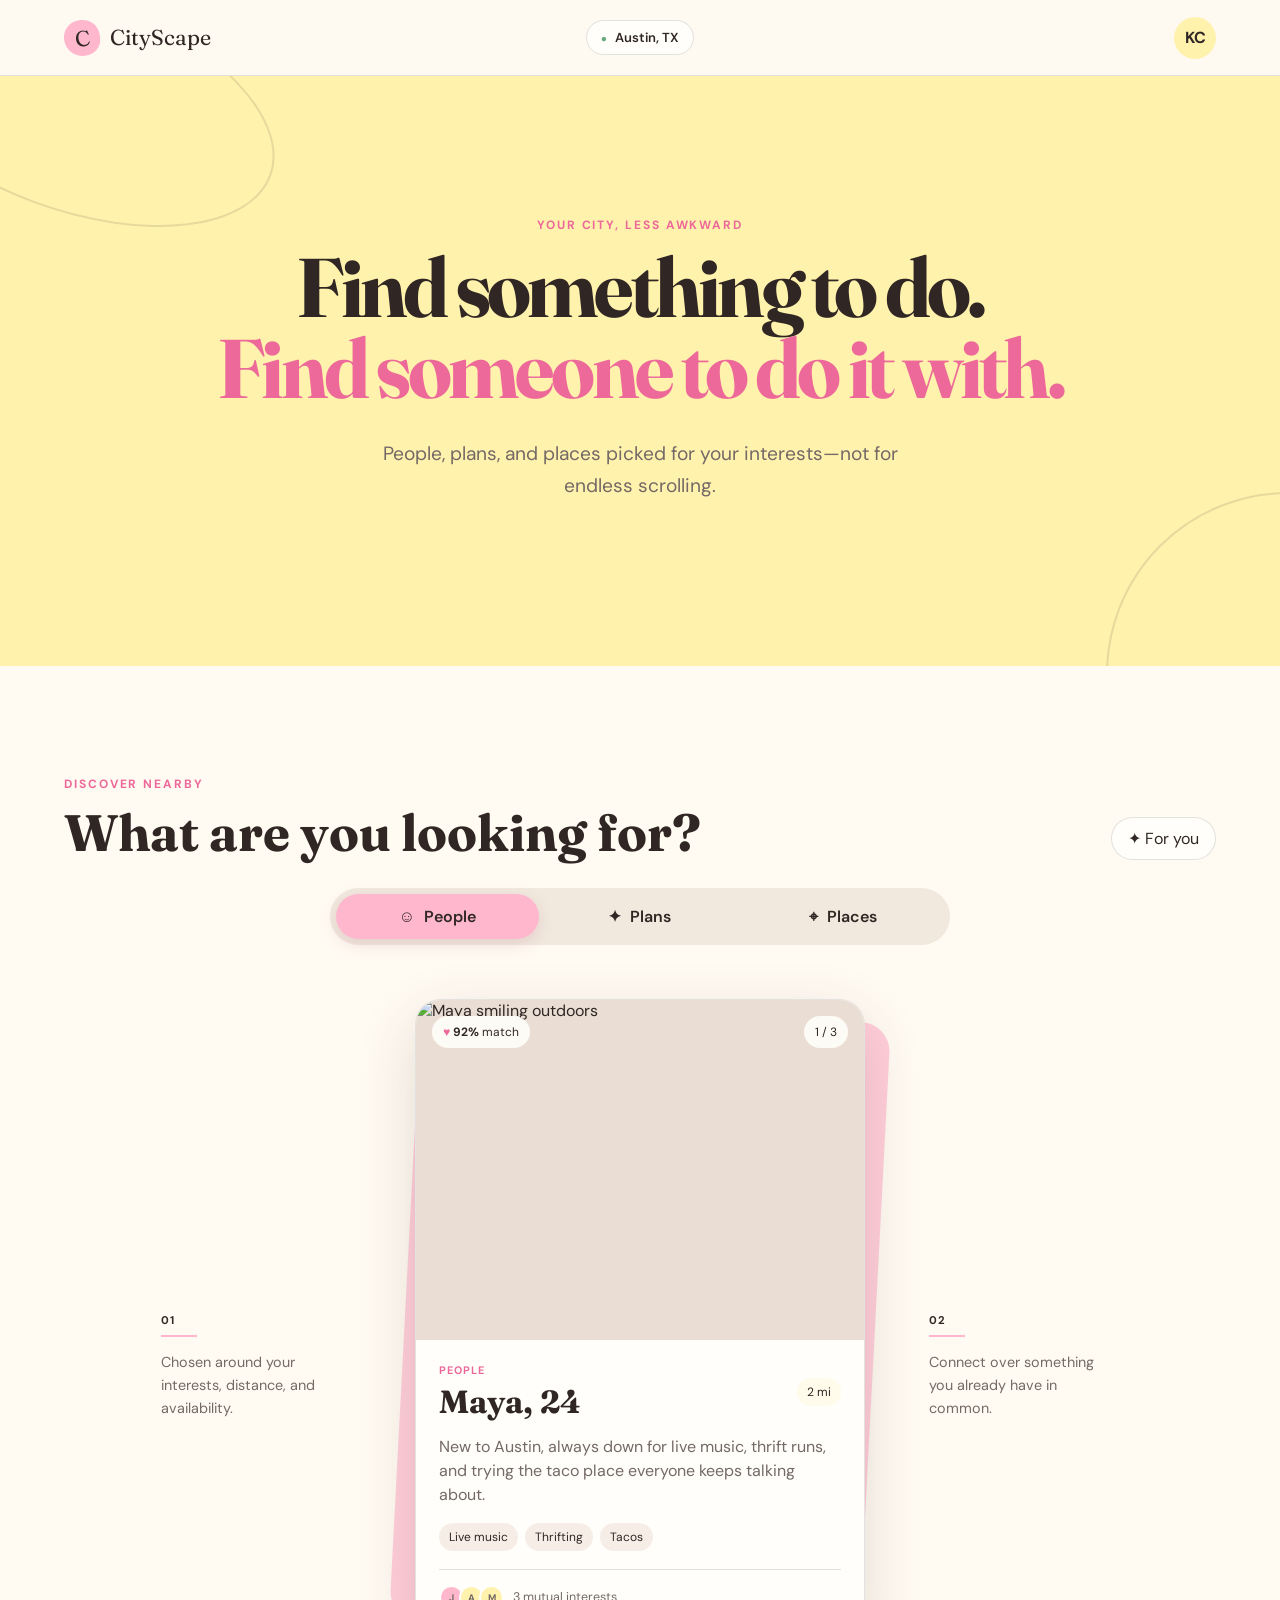
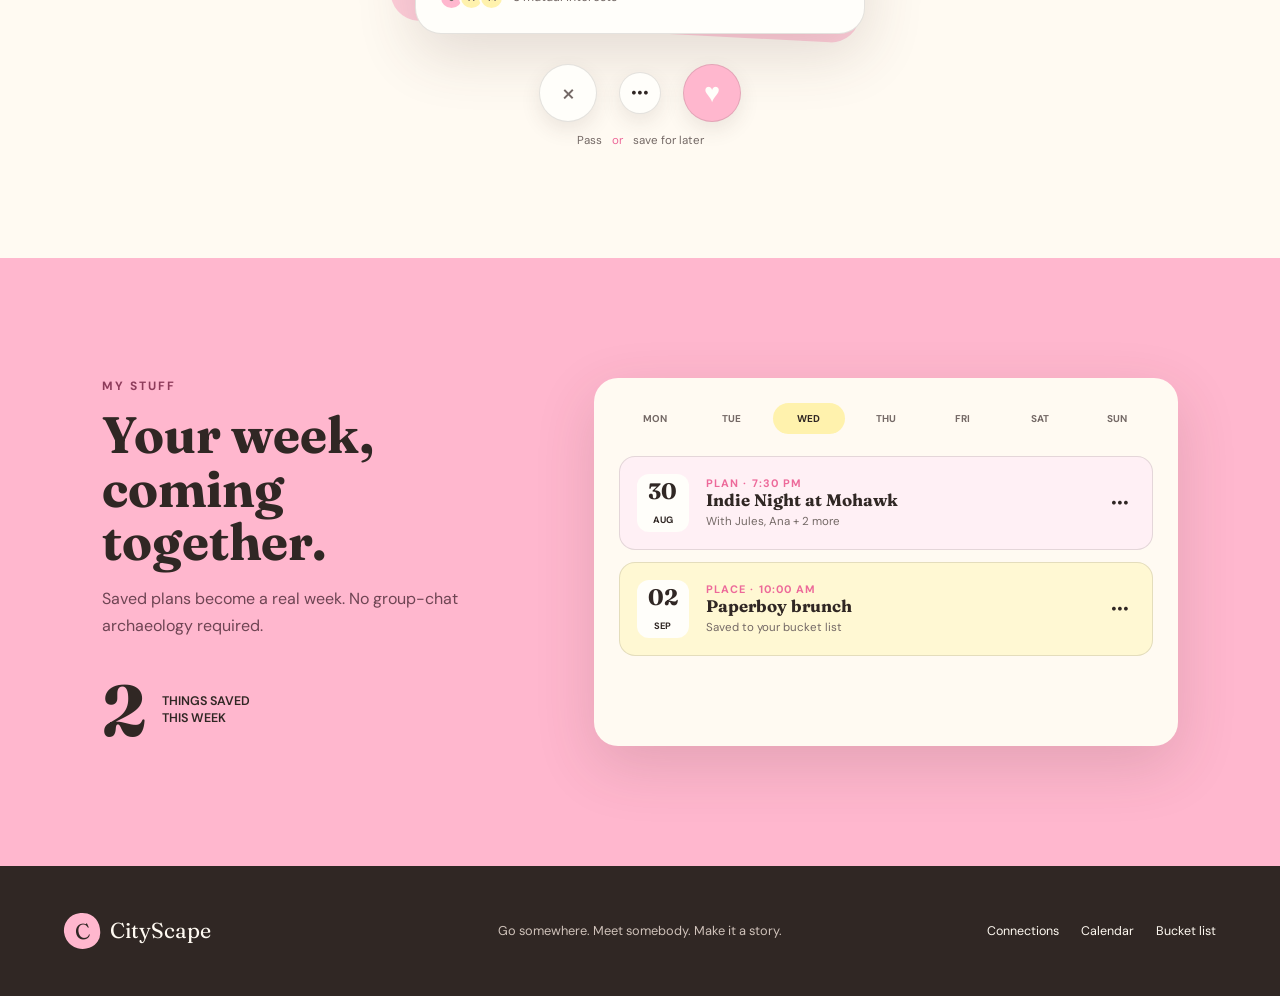
==== index.html @ 6c7a2ff6 "Vibecoded baseline for web version of app model" ====
<!doctype html>
<html lang="en">
  <head>
    <meta charset="UTF-8" />
    <meta name="viewport" content="width=device-width, initial-scale=1.0" />
    <meta
      name="description"
      content="Discover people, plans, and places in your city."
    />
    <title>CityScape</title>
    <link rel="preconnect" href="https://fonts.googleapis.com" />
    <link rel="preconnect" href="https://fonts.gstatic.com" crossorigin />
    <link
      href="https://fonts.googleapis.com/css2?family=DM+Sans:wght@400;500;600;700&family=Fraunces:opsz,wght@9..144,700&display=swap"
      rel="stylesheet"
    />
    <link rel="stylesheet" href="style.css" />
    <script src="script.js" defer></script>
  </head>
  <body>
    <header class="site-header">
      <a class="brand" href="#"
        ><span class="brand-mark">C</span><span>CityScape</span></a
      >
      <p class="city-pill"><span>●</span> Austin, TX</p>
      <button
        class="avatar-button"
        type="button"
        data-open-stuff
        aria-label="Open My Stuff"
      >
        KC
      </button>
    </header>

    <main>
      <section class="hero">
        <p class="eyebrow">Your city, less awkward</p>
        <h1>Find something to do.<br /><em>Find someone to do it with.</em></h1>
        <p class="hero-copy">
          People, plans, and places picked for your interests—not for endless
          scrolling.
        </p>
      </section>

      <section class="discovery" aria-labelledby="discovery-title">
        <div class="section-heading">
          <div>
            <p class="eyebrow">Discover nearby</p>
            <h2 id="discovery-title">What are you looking for?</h2>
          </div>
          <button
            class="filter-button"
            type="button"
            id="filter-button"
            aria-pressed="false"
          >
            ✦ For you
          </button>
        </div>

        <nav class="mode-tabs" aria-label="Discovery modes">
          <button
            class="mode-tab active"
            type="button"
            data-mode="people"
            aria-pressed="true"
          >
            <span>☺</span> People
          </button>
          <button
            class="mode-tab"
            type="button"
            data-mode="plans"
            aria-pressed="false"
          >
            <span>✦</span> Plans
          </button>
          <button
            class="mode-tab"
            type="button"
            data-mode="places"
            aria-pressed="false"
          >
            <span>⌖</span> Places
          </button>
        </nav>

        <div class="discovery-layout">
          <aside class="side-note left-note">
            <span class="note-number">01</span>
            <p>Chosen around your interests, distance, and availability.</p>
          </aside>
          <div class="card-stage" aria-live="polite">
            <div class="card-stack" aria-hidden="true"></div>
            <article class="discovery-card" id="discovery-card">
              <div class="card-photo-wrap">
                <img id="card-image" src="" alt="" />
                <div class="match-badge">
                  <span>♥</span> <b id="match-value">92%</b> match
                </div>
                <div class="photo-count">1 / 3</div>
              </div>
              <div class="card-content">
                <div class="card-title-row">
                  <div>
                    <p class="card-kicker" id="card-kicker">People</p>
                    <h3 id="card-title">Maya, 24</h3>
                  </div>
                  <span class="distance" id="card-distance">2 mi</span>
                </div>
                <p class="card-description" id="card-description"></p>
                <div class="tag-list" id="tag-list"></div>
                <div class="mutual-row">
                  <div class="mini-avatars">
                    <span>J</span><span>A</span><span>M</span>
                  </div>
                  <p id="mutual-text"></p>
                </div>
              </div>
            </article>
            <div class="card-actions">
              <button
                class="action-button pass"
                type="button"
                id="pass-button"
                aria-label="Pass"
              >
                ×
              </button>
              <button
                class="action-button details"
                type="button"
                id="details-button"
                aria-label="Details"
              >
                •••
              </button>
              <button
                class="action-button save"
                type="button"
                id="save-button"
                aria-label="Save"
              >
                ♥
              </button>
            </div>
            <p class="action-hint">Pass <span>or</span> save for later</p>
          </div>
          <aside class="side-note right-note">
            <span class="note-number">02</span>
            <p id="mode-note"></p>
          </aside>
        </div>
      </section>

      <section class="week-section" id="my-stuff">
        <div class="week-intro">
          <p class="eyebrow">My stuff</p>
          <h2>Your week, coming together.</h2>
          <p>
            Saved plans become a real week. No group-chat archaeology required.
          </p>
          <div class="saved-count">
            <strong id="saved-count">2</strong
            ><span>things saved<br />this week</span>
          </div>
        </div>
        <div class="week-board">
          <div class="week-days">
            <span>MON</span><span>TUE</span><span class="today">WED</span
            ><span>THU</span><span>FRI</span><span>SAT</span><span>SUN</span>
          </div>
          <div class="schedule-list" id="schedule-list">
            <article class="schedule-card pink">
              <div class="date-block"><strong>30</strong><span>AUG</span></div>
              <div>
                <p class="schedule-type">PLAN · 7:30 PM</p>
                <h3>Indie Night at Mohawk</h3>
                <p>With Jules, Ana + 2 more</p>
              </div>
              <button type="button">•••</button>
            </article>
            <article class="schedule-card yellow">
              <div class="date-block"><strong>02</strong><span>SEP</span></div>
              <div>
                <p class="schedule-type">PLACE · 10:00 AM</p>
                <h3>Paperboy brunch</h3>
                <p>Saved to your bucket list</p>
              </div>
              <button type="button">•••</button>
            </article>
          </div>
        </div>
      </section>
    </main>

    <footer>
      <a class="brand footer-brand" href="#"
        ><span class="brand-mark">C</span><span>CityScape</span></a
      >
      <p>Go somewhere. Meet somebody. Make it a story.</p>
      <nav>
        <a href="#my-stuff">Connections</a><a href="#my-stuff">Calendar</a
        ><a href="#my-stuff">Bucket list</a>
      </nav>
    </footer>
    <div class="toast" id="toast" role="status" aria-live="polite"></div>
  </body>
</html>
---- style.css ----
:root {
  --butter: #fff2ad;
  --butter-light: #fffbea;
  --pink: #ffb7ce;
  --pink-dark: #ed699a;
  --cream: #fffaf2;
  --ink: #302724;
  --muted: #746966;
  --white: #fffefa;
  --border: rgba(48, 39, 36, 0.13);
  --shadow: 0 20px 60px rgba(78, 55, 48, 0.16);
}
* {
  box-sizing: border-box;
}
html {
  scroll-behavior: smooth;
}
body {
  margin: 0;
  color: var(--ink);
  background: var(--butter-light);
  font-family: "DM Sans", sans-serif;
}
button,
a {
  font: inherit;
}
button {
  color: inherit;
}
a {
  color: inherit;
  text-decoration: none;
}
.site-header {
  position: sticky;
  top: 0;
  z-index: 20;
  display: grid;
  grid-template-columns: 1fr auto 1fr;
  align-items: center;
  min-height: 76px;
  padding: 12px clamp(20px, 5vw, 72px);
  background: rgba(255, 250, 242, 0.9);
  border-bottom: 1px solid var(--border);
  backdrop-filter: blur(14px);
}
.brand {
  display: flex;
  align-items: center;
  gap: 10px;
  width: fit-content;
  font-family: "Fraunces", serif;
  font-size: 1.35rem;
}
.brand-mark {
  display: grid;
  place-items: center;
  width: 36px;
  aspect-ratio: 1;
  border-radius: 50% 50% 46% 54%;
  background: var(--pink);
  transform: rotate(-7deg);
}
.city-pill {
  margin: 0;
  padding: 8px 14px;
  border: 1px solid var(--border);
  border-radius: 999px;
  background: var(--white);
  font-size: 0.82rem;
  font-weight: 600;
}
.city-pill span {
  color: #69aa82;
  font-size: 0.65rem;
  margin-right: 5px;
}
.avatar-button {
  justify-self: end;
  width: 42px;
  aspect-ratio: 1;
  border: 0;
  border-radius: 50%;
  background: var(--butter);
  font-weight: 700;
  cursor: pointer;
}
.hero {
  position: relative;
  overflow: hidden;
  padding: clamp(76px, 11vw, 145px) 20px clamp(90px, 13vw, 165px);
  text-align: center;
  background: var(--butter);
}
.hero:before,
.hero:after {
  content: "";
  position: absolute;
  border: 2px solid rgba(48, 39, 36, 0.12);
  border-radius: 50%;
}
.hero:before {
  width: 420px;
  height: 210px;
  left: -140px;
  top: -80px;
  transform: rotate(20deg);
}
.hero:after {
  width: 360px;
  height: 360px;
  right: -190px;
  bottom: -190px;
}
.eyebrow {
  margin: 0 0 14px;
  color: var(--pink-dark);
  font-size: 0.75rem;
  font-weight: 700;
  letter-spacing: 0.16em;
  text-transform: uppercase;
}
.hero h1 {
  max-width: 900px;
  margin: 0 auto;
  font-family: "Fraunces", serif;
  font-size: clamp(2.65rem, 6.5vw, 6rem);
  line-height: 0.98;
  letter-spacing: -0.045em;
}
.hero h1 em {
  color: var(--pink-dark);
  font-style: normal;
}
.hero-copy {
  max-width: 570px;
  margin: 28px auto 0;
  color: var(--muted);
  font-size: clamp(1rem, 2vw, 1.2rem);
  line-height: 1.65;
}
.discovery {
  padding: clamp(65px, 9vw, 110px) clamp(18px, 5vw, 70px);
  background: var(--cream);
}
.section-heading {
  display: flex;
  justify-content: space-between;
  align-items: end;
  max-width: 1160px;
  margin: 0 auto 28px;
}
.section-heading h2,
.week-intro h2 {
  margin: 0;
  font-family: "Fraunces", serif;
  font-size: clamp(2rem, 4vw, 3.5rem);
  line-height: 1.05;
}
.filter-button {
  padding: 10px 16px;
  border: 1px solid var(--border);
  border-radius: 999px;
  background: var(--white);
  cursor: pointer;
}
.filter-button.active {
  background: var(--pink);
}
.mode-tabs {
  display: grid;
  grid-template-columns: repeat(3, 1fr);
  max-width: 620px;
  margin: 0 auto 54px;
  padding: 6px;
  border-radius: 999px;
  background: #f1e9de;
}
.mode-tab {
  padding: 12px 18px;
  border: 0;
  border-radius: 999px;
  background: transparent;
  font-weight: 600;
  cursor: pointer;
  transition: 0.2s;
}
.mode-tab span {
  margin-right: 5px;
}
.mode-tab.active {
  background: var(--pink);
  box-shadow: 0 5px 16px rgba(164, 86, 115, 0.18);
}
.discovery-layout {
  display: grid;
  grid-template-columns: minmax(130px, 1fr) minmax(300px, 450px) minmax(
      130px,
      1fr
    );
  align-items: center;
  gap: clamp(20px, 5vw, 70px);
  max-width: 1150px;
  margin: 0 auto;
}
.side-note {
  max-width: 190px;
  color: var(--muted);
  font-size: 0.9rem;
  line-height: 1.6;
}
.left-note {
  justify-self: end;
}
.note-number {
  display: block;
  width: 36px;
  margin-bottom: 12px;
  padding-bottom: 5px;
  color: var(--ink);
  border-bottom: 2px solid var(--pink);
  font-size: 0.7rem;
  font-weight: 700;
  letter-spacing: 0.12em;
}
.card-stage {
  position: relative;
}
.card-stack {
  position: absolute;
  inset: 12px -10px 116px;
  border-radius: 29px;
  background: var(--pink);
  transform: rotate(3deg);
  opacity: 0.65;
}
.discovery-card {
  position: relative;
  overflow: hidden;
  border: 1px solid var(--border);
  border-radius: 26px;
  background: var(--white);
  box-shadow: var(--shadow);
  transition:
    transform 0.25s,
    opacity 0.25s;
}
.discovery-card.exit-left {
  transform: translateX(-70px) rotate(-8deg);
  opacity: 0;
}
.discovery-card.exit-right {
  transform: translateX(70px) rotate(8deg);
  opacity: 0;
}
.card-photo-wrap {
  position: relative;
  height: 340px;
  background: #eaded4;
}
.card-photo-wrap img {
  width: 100%;
  height: 100%;
  display: block;
  object-fit: cover;
}
.match-badge,
.photo-count {
  position: absolute;
  top: 16px;
  padding: 8px 11px;
  border-radius: 999px;
  background: rgba(255, 254, 250, 0.9);
  backdrop-filter: blur(8px);
  font-size: 0.75rem;
}
.match-badge {
  left: 16px;
}
.match-badge span {
  color: var(--pink-dark);
}
.photo-count {
  right: 16px;
}
.card-content {
  padding: 23px;
}
.card-title-row {
  display: flex;
  justify-content: space-between;
  align-items: center;
  gap: 12px;
}
.card-kicker,
.schedule-type {
  margin: 0 0 5px;
  color: var(--pink-dark);
  font-size: 0.68rem;
  font-weight: 700;
  letter-spacing: 0.1em;
  text-transform: uppercase;
}
.card-title-row h3 {
  margin: 0;
  font-family: "Fraunces", serif;
  font-size: 2rem;
}
.distance {
  flex: none;
  padding: 6px 10px;
  border-radius: 999px;
  background: var(--butter-light);
  font-size: 0.75rem;
}
.card-description {
  min-height: 48px;
  margin: 14px 0 16px;
  color: var(--muted);
  line-height: 1.5;
}
.tag-list {
  display: flex;
  flex-wrap: wrap;
  gap: 7px;
}
.tag {
  padding: 6px 10px;
  border-radius: 999px;
  background: #f6ede7;
  font-size: 0.75rem;
}
.mutual-row {
  display: flex;
  align-items: center;
  gap: 9px;
  margin-top: 18px;
  padding-top: 15px;
  border-top: 1px solid var(--border);
  color: var(--muted);
  font-size: 0.78rem;
}
.mutual-row p {
  margin: 0;
}
.mini-avatars {
  display: flex;
}
.mini-avatars span {
  display: grid;
  place-items: center;
  width: 25px;
  aspect-ratio: 1;
  margin-left: -5px;
  border: 2px solid var(--white);
  border-radius: 50%;
  background: var(--butter);
  font-size: 0.6rem;
  font-weight: 700;
}
.mini-avatars span:first-child {
  margin-left: 0;
  background: var(--pink);
}
.card-actions {
  position: relative;
  display: flex;
  justify-content: center;
  align-items: center;
  gap: 22px;
  margin-top: 30px;
}
.action-button {
  display: grid;
  place-items: center;
  border: 1px solid var(--border);
  border-radius: 50%;
  background: var(--white);
  box-shadow: 0 8px 20px rgba(70, 52, 46, 0.1);
  cursor: pointer;
  transition: transform 0.2s;
}
.action-button:hover {
  transform: translateY(-3px);
}
.action-button.pass,
.action-button.save {
  width: 58px;
  height: 58px;
  font-size: 1.7rem;
}
.action-button.pass {
  color: var(--muted);
}
.action-button.details {
  width: 42px;
  height: 42px;
}
.action-button.save {
  background: var(--pink);
  color: var(--white);
}
.action-hint {
  margin: 11px 0 0;
  color: var(--muted);
  text-align: center;
  font-size: 0.72rem;
}
.action-hint span {
  margin: 0 7px;
  color: var(--pink-dark);
}
.week-section {
  display: grid;
  grid-template-columns: 0.8fr 1.2fr;
  gap: clamp(45px, 8vw, 110px);
  padding: clamp(70px, 10vw, 120px) clamp(22px, 8vw, 120px);
  background: var(--pink);
}
.week-intro {
  align-self: center;
}
.week-intro .eyebrow {
  color: #8e3c5b;
}
.week-intro > p:not(.eyebrow) {
  max-width: 430px;
  color: #6e4453;
  line-height: 1.7;
}
.saved-count {
  display: flex;
  align-items: center;
  gap: 16px;
  margin-top: 34px;
}
.saved-count strong {
  font-family: "Fraunces", serif;
  font-size: 4.5rem;
  line-height: 1;
}
.saved-count span {
  font-size: 0.78rem;
  font-weight: 600;
  line-height: 1.35;
  text-transform: uppercase;
}
.week-board {
  padding: 25px;
  border-radius: 24px;
  background: var(--cream);
  box-shadow: var(--shadow);
}
.week-days {
  display: grid;
  grid-template-columns: repeat(7, 1fr);
  gap: 5px;
  margin-bottom: 22px;
  color: var(--muted);
  text-align: center;
  font-size: 0.62rem;
  font-weight: 700;
}
.week-days span {
  padding: 9px 0;
  border-radius: 999px;
}
.week-days .today {
  background: var(--butter);
  color: var(--ink);
}
.schedule-list {
  display: grid;
  gap: 12px;
}
.schedule-card {
  display: grid;
  grid-template-columns: auto 1fr auto;
  align-items: center;
  gap: 17px;
  padding: 17px;
  border: 1px solid var(--border);
  border-radius: 16px;
}
.schedule-card.pink {
  background: #fff0f5;
}
.schedule-card.yellow {
  background: #fff8d3;
}
.schedule-card.saved-new {
  animation: pop 0.4s;
}
.date-block {
  display: grid;
  place-items: center;
  width: 52px;
  height: 58px;
  border-radius: 12px;
  background: var(--white);
}
.date-block strong {
  font-family: "Fraunces", serif;
  font-size: 1.4rem;
  line-height: 1;
}
.date-block span {
  font-size: 0.58rem;
  font-weight: 700;
}
.schedule-card h3,
.schedule-card p {
  margin: 0;
}
.schedule-card h3 {
  font-family: "Fraunces", serif;
  font-size: 1.05rem;
}
.schedule-card p:last-child {
  margin-top: 4px;
  color: var(--muted);
  font-size: 0.72rem;
}
.schedule-card > button {
  border: 0;
  background: transparent;
  cursor: pointer;
}
footer {
  display: grid;
  grid-template-columns: 1fr auto 1fr;
  align-items: center;
  gap: 25px;
  min-height: 130px;
  padding: 25px clamp(22px, 5vw, 72px);
  background: var(--ink);
  color: var(--cream);
}
footer > p {
  margin: 0;
  color: #cfc2ba;
  text-align: center;
  font-size: 0.8rem;
}
footer nav {
  display: flex;
  justify-content: flex-end;
  gap: 22px;
  font-size: 0.78rem;
}
.footer-brand .brand-mark {
  color: var(--ink);
}
.toast {
  position: fixed;
  right: 22px;
  bottom: 22px;
  z-index: 50;
  padding: 13px 18px;
  border-radius: 12px;
  background: var(--ink);
  color: var(--white);
  box-shadow: var(--shadow);
  opacity: 0;
  transform: translateY(15px);
  pointer-events: none;
  transition: 0.25s;
}
.toast.show {
  opacity: 1;
  transform: translateY(0);
}
@keyframes pop {
  50% {
    transform: scale(1.02);
  }
}
@media (max-width: 820px) {
  .discovery-layout {
    grid-template-columns: minmax(280px, 450px);
    justify-content: center;
  }
  .side-note {
    display: none;
  }
  .week-section {
    grid-template-columns: 1fr;
  }
  footer {
    grid-template-columns: 1fr;
    text-align: center;
  }
  .footer-brand {
    margin: 0 auto;
  }
  footer nav {
    justify-content: center;
  }
}
@media (max-width: 560px) {
  .site-header {
    grid-template-columns: 1fr auto;
    min-height: 68px;
    padding: 10px 16px;
  }
  .city-pill {
    display: none;
  }
  .hero {
    padding-left: 18px;
    padding-right: 18px;
  }
  .hero h1 br {
    display: none;
  }
  .section-heading {
    align-items: flex-start;
  }
  .filter-button {
    margin-top: 5px;
    padding: 8px 11px;
    font-size: 0.75rem;
  }
  .mode-tabs {
    margin-bottom: 35px;
  }
  .mode-tab {
    padding: 11px 6px;
    font-size: 0.82rem;
  }
  .mode-tab span {
    display: none;
  }
  .card-photo-wrap {
    height: 290px;
  }
  .card-content {
    padding: 19px;
  }
  .week-section {
    padding-left: 16px;
    padding-right: 16px;
  }
  .week-board {
    padding: 14px;
  }
  .schedule-card {
    gap: 10px;
    padding: 12px;
  }
  .schedule-card h3 {
    font-size: 0.94rem;
  }
  footer nav {
    flex-wrap: wrap;
  }
}
@media (prefers-reduced-motion: reduce) {
  *,
  *:before,
  *:after {
    scroll-behavior: auto !important;
    transition: none !important;
    animation: none !important;
  }
}
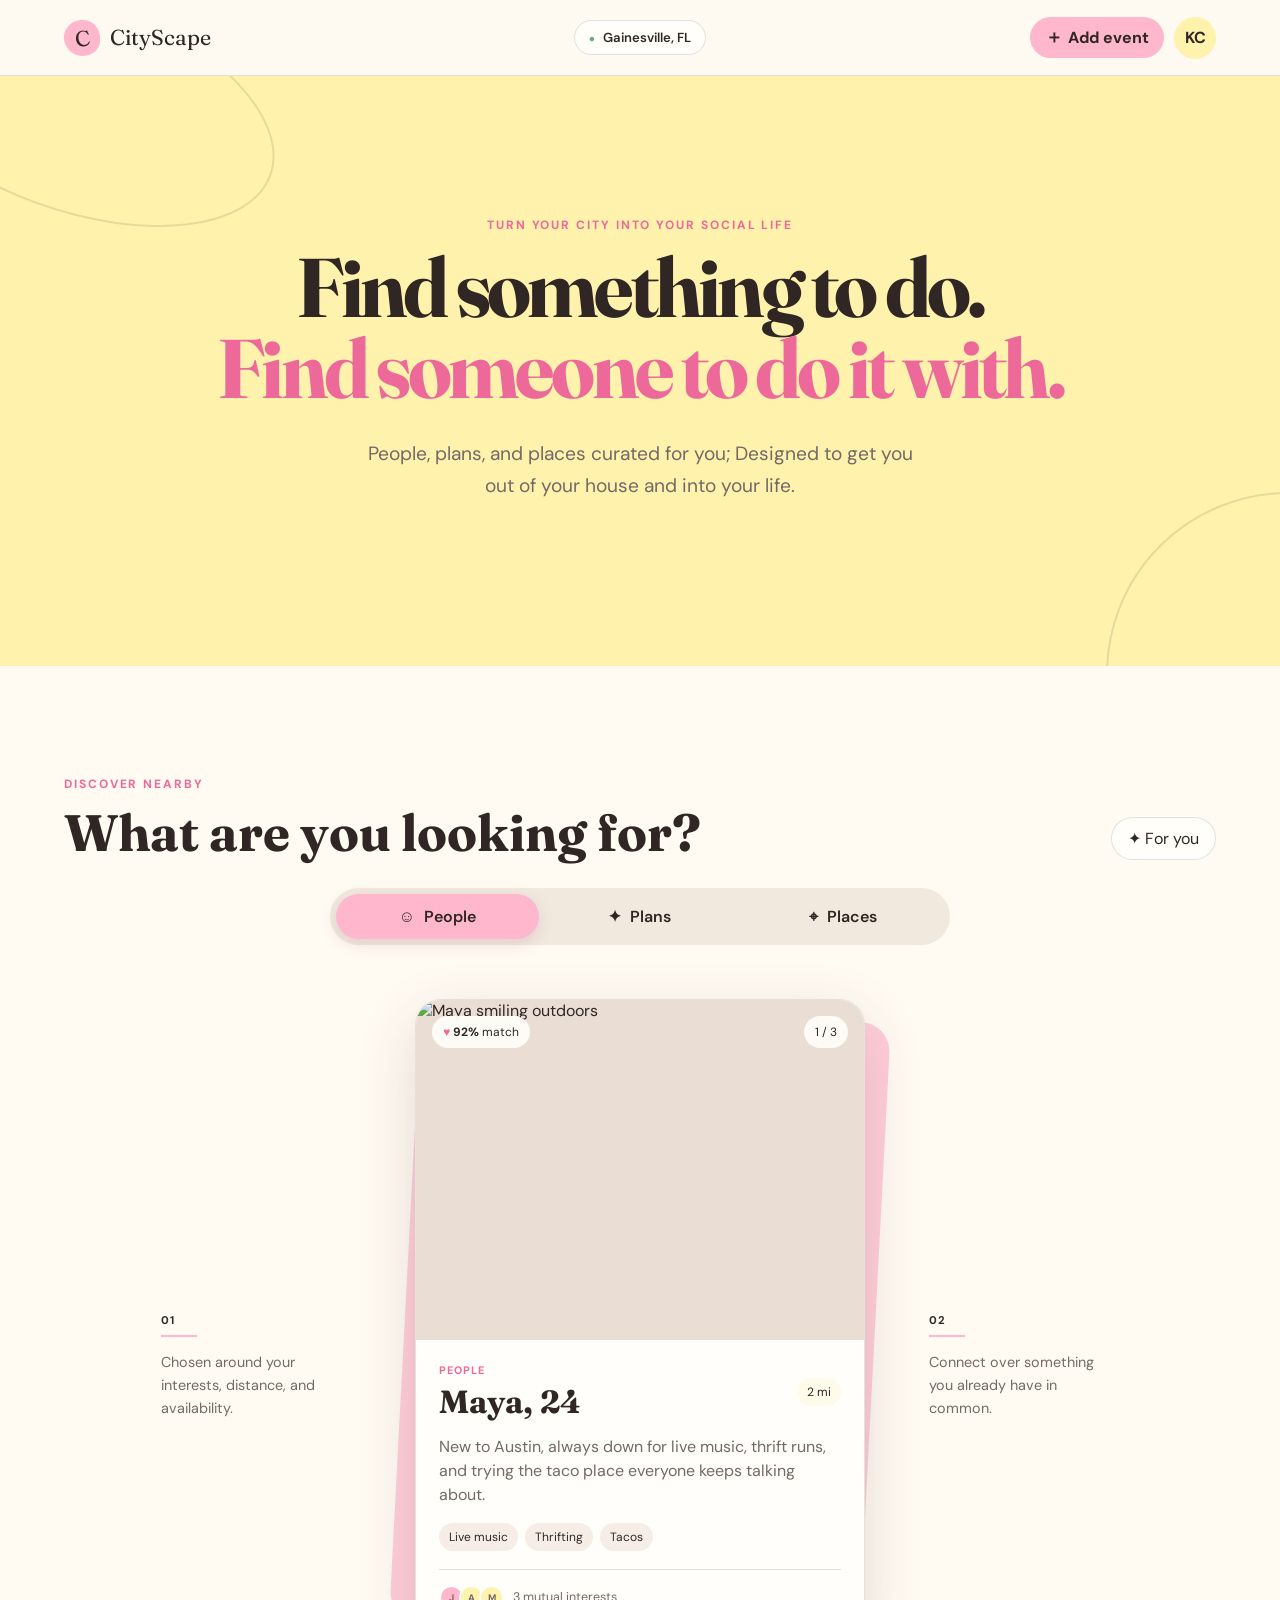
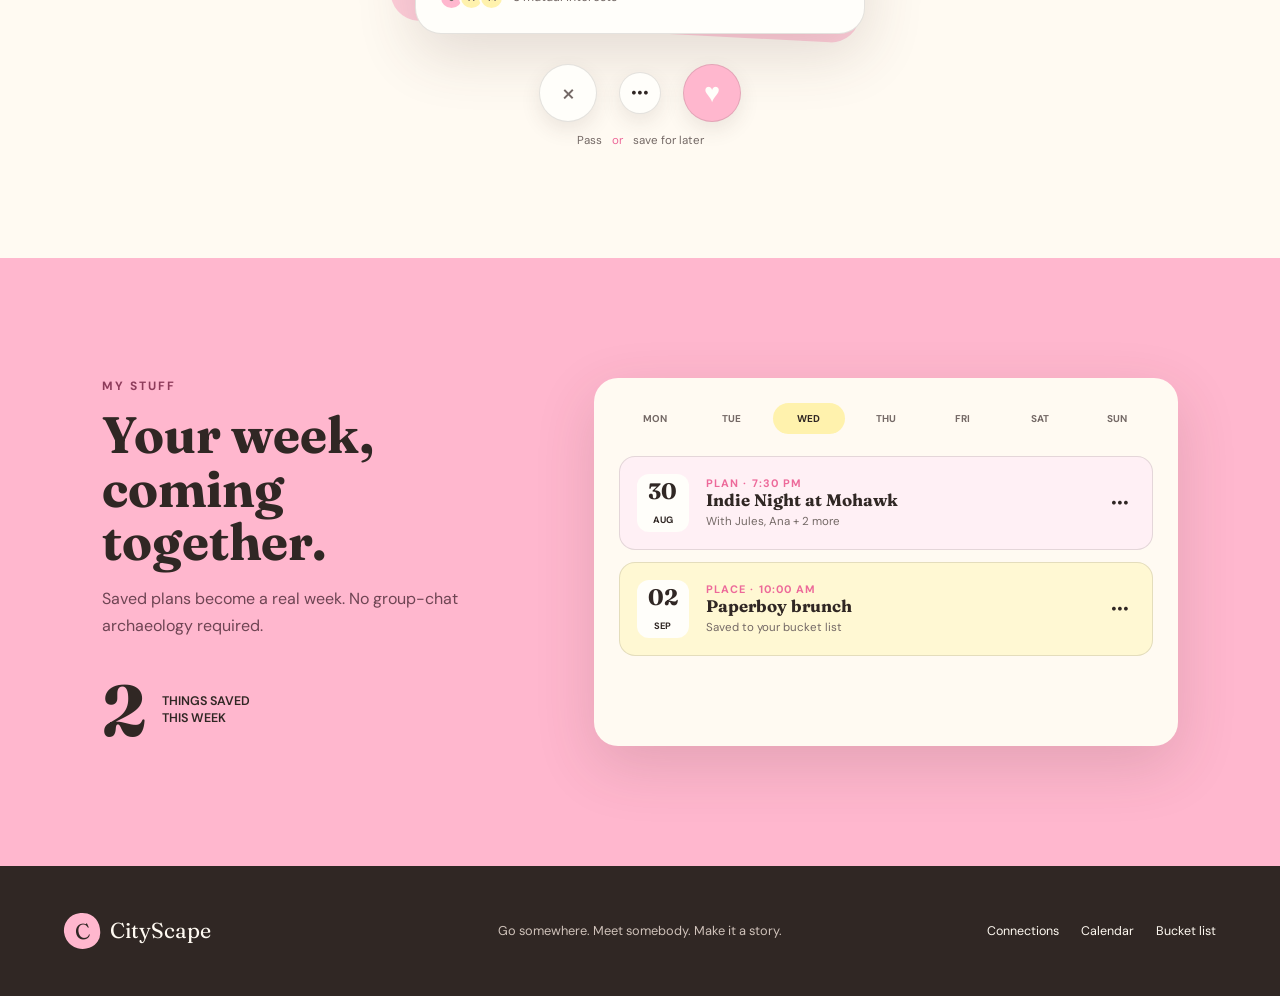
==== commit b81b8c79: "I have no idea" ====
--- a/index.html
+++ b/index.html
@@ -22,24 +22,37 @@
       <a class="brand" href="#"
         ><span class="brand-mark">C</span><span>CityScape</span></a
       >
-      <p class="city-pill"><span>●</span> Austin, TX</p>
-      <button
-        class="avatar-button"
-        type="button"
-        data-open-stuff
-        aria-label="Open My Stuff"
-      >
-        KC
-      </button>
+      <p class="city-pill"><span>●</span> Gainesville, FL</p>
+      <div class="header-actions">
+        <button class="add-event-button" type="button" id="open-event-form">
+          <span aria-hidden="true">＋</span> Add event
+        </button>
+        <div class="profile-menu-wrap">
+          <button
+            class="avatar-button"
+            type="button"
+            id="profile-menu-button"
+            aria-label="Open profile menu"
+            aria-expanded="false"
+            aria-controls="profile-menu"
+          >KC</button>
+          <nav class="profile-menu" id="profile-menu" aria-label="Profile menu" hidden>
+            <a href="profile.html" target="_blank" rel="noopener">My profile</a>
+            <a href="feed.html" target="_blank" rel="noopener">My feed</a>
+            <a href="connections.html" target="_blank" rel="noopener">My connections</a>
+            <a href="calendar.html" target="_blank" rel="noopener">My calendar</a>
+            <a href="settings.html" target="_blank" rel="noopener">My settings</a>
+          </nav>
+        </div>
+      </div>
     </header>
 
     <main>
       <section class="hero">
-        <p class="eyebrow">Your city, less awkward</p>
+        <p class="eyebrow">Turn your city into your social life</p>
         <h1>Find something to do.<br /><em>Find someone to do it with.</em></h1>
         <p class="hero-copy">
-          People, plans, and places picked for your interests—not for endless
-          scrolling.
+          People, plans, and places curated for you; Designed to get you out of your house and into your life.
         </p>
       </section>
 
@@ -205,6 +218,23 @@
         ><a href="#my-stuff">Bucket list</a>
       </nav>
     </footer>
+    <dialog class="event-dialog" id="event-dialog">
+      <form class="event-form" id="event-form">
+        <div class="form-heading">
+          <div><p class="eyebrow">Share with the city</p><h2>Add an event</h2></div>
+          <button class="close-dialog" type="button" id="close-event-form" aria-label="Close event form">×</button>
+        </div>
+        <label>Event name<input type="text" name="eventName" placeholder="Movie night, run club..." required /></label>
+        <div class="form-row">
+          <label>Date<input type="date" name="eventDate" required /></label>
+          <label>Time<input type="time" name="eventTime" required /></label>
+        </div>
+        <label>Location<input type="text" name="eventLocation" placeholder="Where is it happening?" required /></label>
+        <label>Description<textarea name="eventDescription" rows="3" placeholder="Tell people what to expect"></textarea></label>
+        <button class="submit-event" type="submit">Add to CityScape</button>
+        <p class="form-note">This MVP stores the event only until you refresh the page.</p>
+      </form>
+    </dialog>
     <div class="toast" id="toast" role="status" aria-live="polite"></div>
   </body>
 </html>
--- a/style.css
+++ b/style.css
@@ -78,7 +78,6 @@
   margin-right: 5px;
 }
 .avatar-button {
-  justify-self: end;
   width: 42px;
   aspect-ratio: 1;
   border: 0;
@@ -86,6 +85,58 @@
   background: var(--butter);
   font-weight: 700;
   cursor: pointer;
+}
+.header-actions {
+  position: relative;
+  justify-self: end;
+  display: flex;
+  align-items: center;
+  gap: 10px;
+}
+.add-event-button {
+  display: flex;
+  align-items: center;
+  gap: 5px;
+  padding: 10px 15px;
+  border: 0;
+  border-radius: 999px;
+  background: var(--pink);
+  font-weight: 700;
+  cursor: pointer;
+}
+.add-event-button span {
+  font-size: 1.1rem;
+  line-height: 1;
+}
+.profile-menu-wrap {
+  position: relative;
+}
+.profile-menu {
+  position: absolute;
+  top: calc(100% + 12px);
+  right: 0;
+  width: 190px;
+  overflow: hidden;
+  padding: 7px;
+  border: 1px solid var(--border);
+  border-radius: 16px;
+  background: var(--white);
+  box-shadow: var(--shadow);
+}
+.profile-menu[hidden] {
+  display: none;
+}
+.profile-menu a {
+  display: block;
+  padding: 10px 12px;
+  border-radius: 10px;
+  font-size: 0.86rem;
+  font-weight: 600;
+}
+.profile-menu a:hover,
+.profile-menu a:focus-visible {
+  background: var(--butter-light);
+  outline: none;
 }
 .hero {
   position: relative;
@@ -572,10 +623,123 @@
   opacity: 1;
   transform: translateY(0);
 }
+.event-dialog {
+  width: min(92vw, 540px);
+  padding: 0;
+  border: 1px solid var(--border);
+  border-radius: 24px;
+  background: var(--cream);
+  color: var(--ink);
+  box-shadow: var(--shadow);
+}
+.event-dialog::backdrop {
+  background: rgba(48, 39, 36, 0.5);
+  backdrop-filter: blur(4px);
+}
+.event-form {
+  display: grid;
+  gap: 17px;
+  padding: 28px;
+}
+.form-heading {
+  display: flex;
+  justify-content: space-between;
+  align-items: flex-start;
+  margin-bottom: 4px;
+}
+.form-heading h2 {
+  margin: 0;
+  font-family: "Fraunces", serif;
+  font-size: 2rem;
+}
+.close-dialog {
+  width: 36px;
+  height: 36px;
+  border: 0;
+  border-radius: 50%;
+  background: var(--butter);
+  font-size: 1.4rem;
+  cursor: pointer;
+}
+.event-form label {
+  display: grid;
+  gap: 7px;
+  font-size: 0.8rem;
+  font-weight: 700;
+}
+.event-form input,
+.event-form textarea {
+  width: 100%;
+  padding: 12px 13px;
+  border: 1px solid var(--border);
+  border-radius: 11px;
+  background: var(--white);
+  color: var(--ink);
+  font: inherit;
+  resize: vertical;
+}
+.event-form input:focus,
+.event-form textarea:focus {
+  border-color: var(--pink-dark);
+  outline: 3px solid rgba(237, 105, 154, 0.15);
+}
+.form-row {
+  display: grid;
+  grid-template-columns: 1fr 1fr;
+  gap: 14px;
+}
+.submit-event {
+  padding: 13px 18px;
+  border: 0;
+  border-radius: 999px;
+  background: var(--pink);
+  font-weight: 700;
+  cursor: pointer;
+}
+.form-note {
+  margin: -6px 0 0;
+  color: var(--muted);
+  text-align: center;
+  font-size: 0.7rem;
+}
 @keyframes pop {
   50% {
     transform: scale(1.02);
   }
+}
+.placeholder-page {
+  min-height: 100vh;
+  display: grid;
+  place-items: center;
+  padding: 24px;
+  background: var(--butter);
+  text-align: center;
+}
+.placeholder-page main {
+  width: min(100%, 520px);
+  padding: 55px 30px;
+  border-radius: 28px;
+  background: var(--cream);
+  box-shadow: var(--shadow);
+}
+.placeholder-page .brand-mark {
+  margin: 0 auto 18px;
+}
+.placeholder-page h1 {
+  margin: 0;
+  font-family: "Fraunces", serif;
+  font-size: clamp(2.5rem, 8vw, 4.5rem);
+}
+.placeholder-page p:not(.eyebrow) {
+  color: var(--muted);
+}
+.placeholder-page a {
+  display: inline-block;
+  margin-top: 18px;
+  padding: 11px 17px;
+  border-radius: 999px;
+  background: var(--pink);
+  font-weight: 700;
 }
 @media (max-width: 820px) {
   .discovery-layout {
@@ -608,6 +772,16 @@
   .city-pill {
     display: none;
   }
+  .add-event-button {
+    width: 42px;
+    height: 42px;
+    justify-content: center;
+    padding: 0;
+    font-size: 0;
+  }
+  .add-event-button span {
+    font-size: 1.35rem;
+  }
   .hero {
     padding-left: 18px;
     padding-right: 18px;
@@ -655,6 +829,12 @@
   }
   footer nav {
     flex-wrap: wrap;
+  }
+  .event-form {
+    padding: 22px;
+  }
+  .form-row {
+    grid-template-columns: 1fr;
   }
 }
 @media (prefers-reduced-motion: reduce) {
